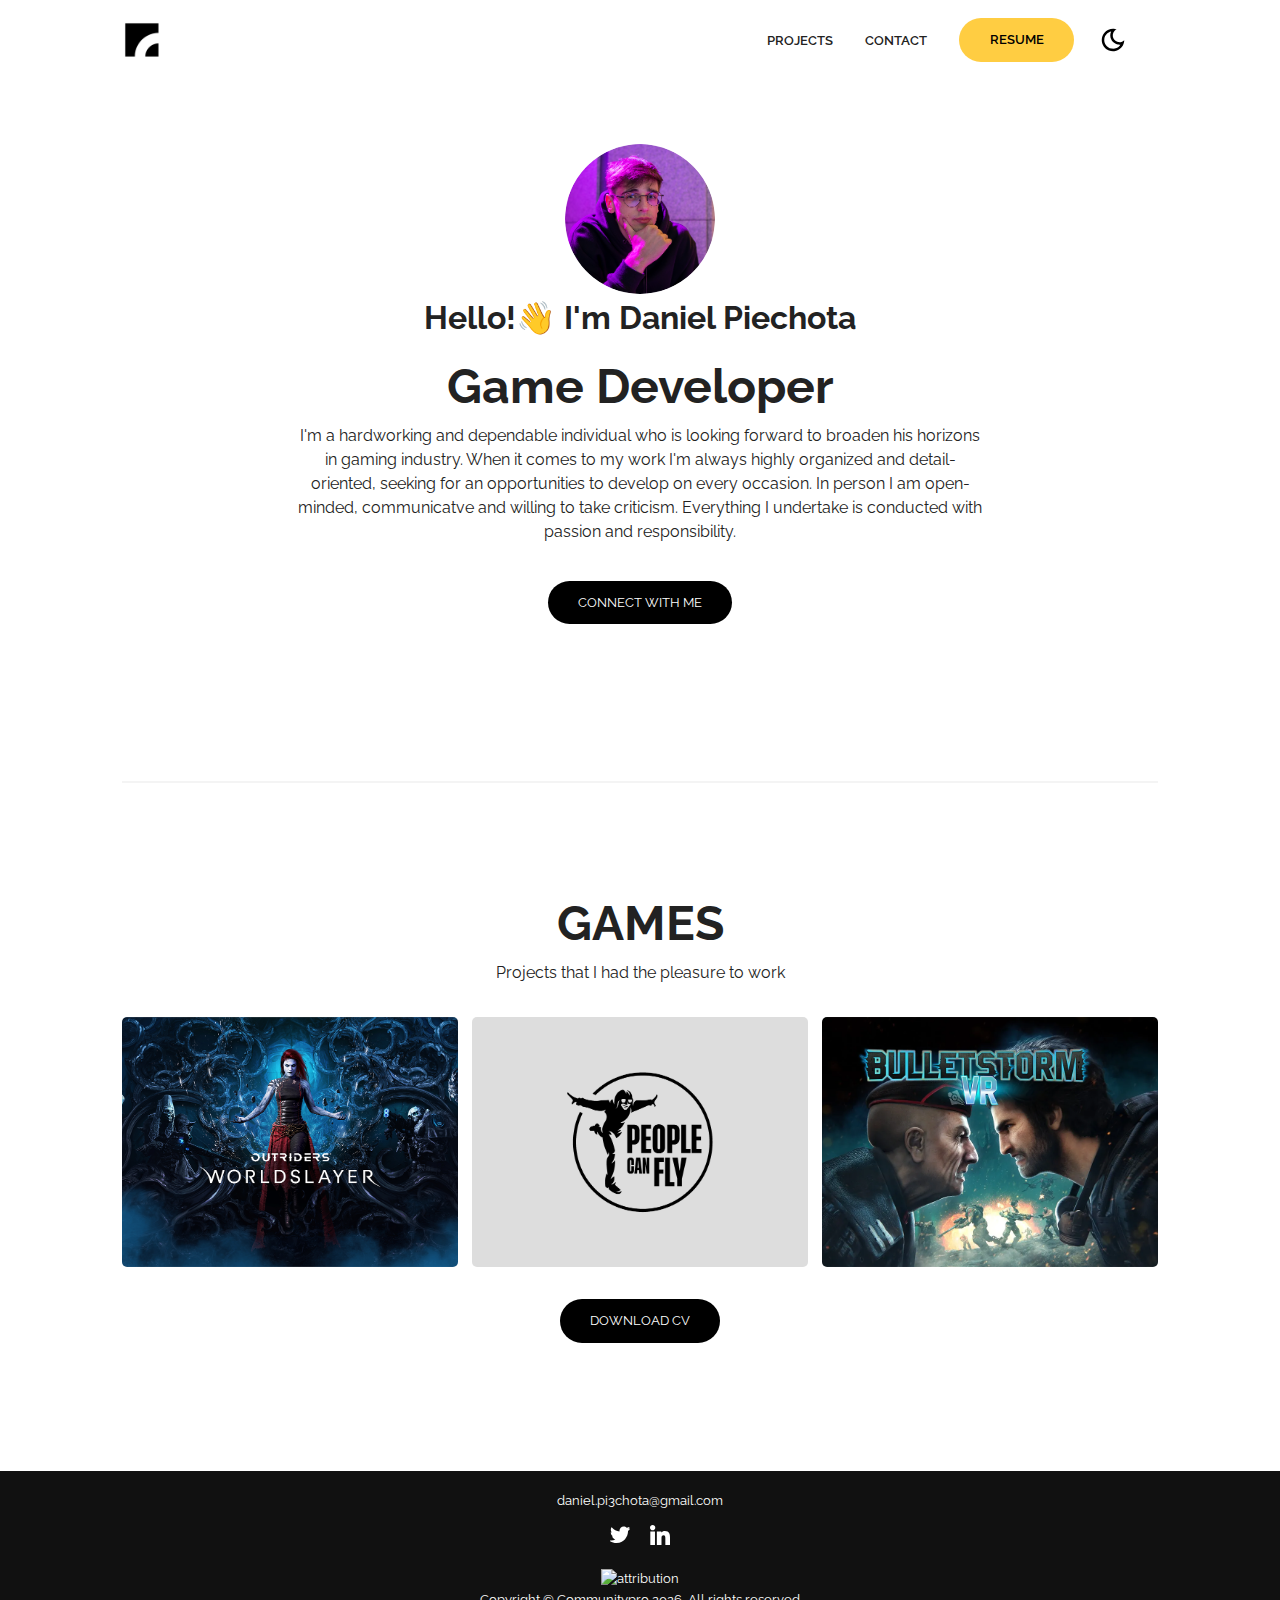
==== index.html @ 61fd1ce9 "Add files via upload" ====
<!DOCTYPE html>
<html lang="en">
  <head>
    <meta charset="UTF-8" />
    <meta http-equiv="X-UA-Compatible" content="IE=edge" />
    <meta name="viewport" content="width=device-width, initial-scale=1.0" />
    <!-- Primary Meta Tags -->
    <title>Daniel Piechota - Game Dev</title>
    <meta name="title" content="Portfolio Template - Open source" />
    <meta
      name="description"
      content="Build or customize your portfolio website using this super easy template. Free to use if you are a member of the community or a contributor to this project"
    />

    <!-- Open Graph / Facebook -->
    <meta property="og:type" content="website" />
    <meta
      property="og:url"
      content="https://github.com/CommunityPro/portfolio-html"
    />
    <meta property="og:title" content="Portfolio Template - Open source" />
    <meta
      property="og:description"
      content="Build or customize your portfolio website using this super easy template. Free to use if you are a member of the community or a contributor to this project"
    />
    <meta
      property="og:image"
      content="https://user-images.githubusercontent.com/62628408/150613011-b78a7f5a-0af1-4312-aab0-0022e7258693.png"
    />

    <!-- Twitter -->
    <meta property="twitter:card" content="summary_large_image" />
    <meta
      property="twitter:url"
      content="https://github.com/CommunityPro/portfolio-html"
    />
    <meta property="twitter:title" content="Portfolio Template - Open source" />
    <meta
      property="twitter:description"
      content="Build or customize your portfolio website using this super easy template. Free to use if you are a member of the community or a contributor to this project"
    />
    <meta
      property="twitter:image"
      content="https://user-images.githubusercontent.com/62628408/150613011-b78a7f5a-0af1-4312-aab0-0022e7258693.png"
    />

    <!-- Link -->
    <link
      rel="apple-touch-icon"
      sizes="180x180"
      href="assets/favicon/apple-touch-icon.png"
    />
    <link
      rel="icon"
      type="image/png"
      sizes="16x16"
      href="/assets/favicon/favicon-16x16.png"
    />
    <link
      rel="icon"
      type="image/png"
      sizes="32x32"
      href="assets/favicon/favicon-32x32.png"
    />
    <link
      rel="icon"
      type="image/png"
      sizes="192x192"
      href="assets/favicon/android-chrome-192x192.png"
    />
    <link
      rel="icon"
      type="image/png"
      sizes="512x512"
      href="assets/favicon/android-chrome-512x512.png"
    />
    <link rel="icon" type="image/x-icon" href="assets/favicon/favicon.ico" />
    <link rel="manifest" href="assets/favicon/site.webmanifest" />
    <link
      rel="stylesheet"
      href="https://use.fontawesome.com/releases/v5.15.4/css/all.css"
      integrity="sha384-DyZ88mC6Up2uqS4h/KRgHuoeGwBcD4Ng9SiP4dIRy0EXTlnuz47vAwmeGwVChigm"
      crossorigin="anonymous"
    />
    <link rel="stylesheet" href="css/style.css" />
    <link rel="stylesheet" href="css/utilities.css" />
  </head>
  <body>
    <header id="hero">
      <!-- Navbar -->
      <nav class="navbar">
        <div class="container">
          <!-- Logo -->
          <h1 id="logo">
            <a href="https://github.com/CommunityPro/portfolio-html"
              ><img src="./assets/logo.png" alt="Your Logo"
            /></a>
          </h1>
          <!-- Navbar links -->
          <ul class="nav-menu">
            <li><a class="nav-link" href="#projects">PROJECTS</a></li>
            <li><a class="nav-link" target="_blank" href="https://www.linkedin.com/in/danielpiechota/">CONTACT</a></li>
            <li>
              <a
                class="nav-link btn btn-primary"
                href="https://github.com/CommunityPro/portfolio-html"
                >RESUME <i class="fas fa-cloud-download-alt"></i
              ></a>
            </li>

            <!-- Toggle switch -->
            <div class="theme-switch">
              <input type="checkbox" id="switch" />
              <label class="toggle-icons" for="switch">
                <img class="moon" src="assets/moon.svg" />
                <img class="sun" src="assets/sun.svg" />
              </label>
            </div>
            <!-- Hamburger menu -->
          </ul>
          <div class="hamburger">
            <span class="bar"></span>
            <span class="bar"></span>
            <span class="bar"></span>
          </div>
        </div>
      </nav>

      <section class="header-container">
        <img
          class="profile-image"
          src="assets/profile-image.svg"
          alt=""
        />
        <h1>Hello!👋 I'm Daniel Piechota</h1>

        <div class="content-text">
          <h2>Game Developer</h2>
          <h2></h2>

          <p>

           I'm a hardworking and dependable individual who is looking forward to broaden his horizons in gaming industry. 
           When it comes to my work I'm always highly organized and detail-oriented, seeking for an opportunities to develop on every occasion.

In person I am open-minded, communicatve and willing to take criticism. Everything I undertake is conducted with passion and responsibility.
          </p>
        </div>
        <a
          href="https://www.linkedin.com/in/danielpiechota/"
          class="btn btn-secondary"
          target="_blank"
          >Connect With Me  <i class="fas fa-solid fa-globe"></i>
          </a>
      </section>
    </header>

    <!-- Projects -->
    <section id="projects" class="project-container container">
      <div class="division"></div>
      <div class="content-text">
        <h2>GAMES</h2>
        <p>Projects that I had the pleasure to work </p>
      </div>

      <article class="project">
        <!-- Project 1 -->
        <div href="https://peoplecanfly.com/worldslayer-out-now" class="card">
          <div class="project-info">
            <div class="project-bio">
              <h3>Outriders - Worldslayer DLC</h3>
              <p>Junior Balance Tester</p>
            </div>

            <div class="project-link">
              <a href="https://peoplecanfly.com/worldslayer-out-now" target="_blank"><i class="fas fa-globe"></i></a>
            </div>
          </div>
        </div>

        <!-- Project 2 -->
        <div href="https://peoplecanfly.com/wp-content/uploads/2022/11/20221127-3q-ang-v1-1.pdf" class="card">
          <div class="project-info">
            <div class="project-bio">
              <h3>Gemini - Unannounced Project</h3>
              <p>DevQA Specialist</p>
            </div>

            <div class="project-link">
              <a href="https://peoplecanfly.com/wp-content/uploads/2022/11/20221127-3q-ang-v1-1.pdf" target="_blank"><i class="fas fa-globe"></i></a>
            </div>
          </div>
        </div>

        <!-- Project 3 -->
        <div href="https://peoplecanfly.com/bulletstorm-vr/" class="card">
          <div class="project-info">
            <div class="project-bio">
              <h3>Bulletstorm VR</h3>
              <p>Delegated from PCF</p>
            </div>

            <div class="project-link">
              <a href="https://peoplecanfly.com/bulletstorm-vr/" target="_blank"><i class="fas fa-globe"></i></a>
            </div>
          </div>
        </div>
      </article>

      <a href="#" class="btn btn-secondary"
        target="_blank" >DOWNLOAD CV  <i class="fas fa-cloud-download-alt"></i
      ></a>
    </section>

    <footer id="footer">
      <div class="container">
        <a href="mailto:daniel.pi3chota@gmail.com">daniel.pi3chota@gmail.com</a>
        <!-- Social links -->
        <div class="social">
          <a href="https://twitter.com/JelliedCorn" target="_blank"><img src="./assets/twitter-icon.svg" alt="Twitter" /></a>
          <a href="https://www.linkedin.com/in/danielpiechota/" target="_blank"
            ><img src="./assets/linkedin-icon.svg" alt="Linkedin"
          /></a>
        </div>
        <!-- Attribution -->
        <div class="attribution">
          <a
            href="https://github.com/CommunityPro/portfolio-html"
            target="_blank"
            rel="noopener noreferrer"
          >
            <img
              src="https://user-images.githubusercontent.com/62628408/157202263-9174da24-b19a-4017-9b7c-a1d26ae8f014.svg"
              alt="attribution"
              width="150px"
            />
          </a>
        </div>
        <p>Copyright &copy; Communitypro <span id="datee"></span>, All rights reserved</p>
      </div>
    </footer>
    <script src="js/script.js"></script>
  </body>
</html>
---- css/style.css ----
/* This is the required project styling. Will contain essential CSS styles like:
   * Flex property
   * Grid layout
   * Cards and sections
*/

@import url(https://fonts.googleapis.com/css?family=Raleway:100,200,300,regular,500,600,700,800,900,100italic,200italic,300italic,italic,500italic,600italic,700italic,800italic,900italic);

/* variables */
:root {
  /* Colors */
  --primary-color: #ffcd42;
  --secondary-color: #ffd35c;
  --bg-primary: #ffffff;
  --text-color: #222222;
  --text-color-two: #ffffff;
  --bg-secondary: #000000;
  --card-background: #f4f4f4;
  --bg-secondary-two: #111111;

  --shadow: 0 10px 40px rgba(0, 0, 0, 0.2);

  /* Font Weight */
  --weight-small: 400;
  --weight-semibold: 600;
  --weight-bold: 800;

  /* Max width */
  --width-small: 600px;
  --width-medium: 1100px;
  --width-large: 1300px;
}

[data-theme="dark"] {
  --primary-color: #ffcd42;
  --secondary-color: #ffd35c;
  --bg-primary: #000000;
  --text-color: #ffffff;
  --text-color-two: #222222;
  --bg-secondary: #ffffff;
  --card-background: #111111;
  --bg-secondary-two: #f4f4f4;
  --shadow: 0 2px 10px rgba(95, 95, 95, 0.2);
}

html {
  font-size: 100%;
  scroll-behavior: smooth;
}

/* Reset default styling */
* {
  margin: 0;
  padding: 0;
  box-sizing: border-box;
}

ul {
  list-style: none;
}

a {
  text-decoration: none;
  color: var(--text-color);
}

/* Main styling */
body {
  background: var(--bg-primary);
  color: var(--text-color);
  font-family: "Raleway", sans-serif;
  line-height: 1.5;
}

/* Navbar */
.navbar {
  position: fixed;
  top: 0;
  left: 0;
  right: 0;
  z-index: 20;
  background: var(--bg-primary);
}

.navbar .container {
  display: flex;
  align-items: center;
  justify-content: space-between;
  z-index: 20;
  height: 80px;
  width: 100%;
}

.navbar .nav-menu {
  display: flex;
  align-items: center;
  background: var(--bg-primary);
}

.navbar .nav-link {
  margin: 0 1rem;
  font-size: 0.8rem;
  font-weight: var(--weight-semibold);
}

.navbar #logo img {
  display: block;
  width: 40px;
}

.navbar .btn {
  margin-right: 1.5rem;
}

.fas.fa-arrow-right {
  margin-left: 0.5rem;
  font-size: 0.9rem;
}

/* hamburger */
.hamburger {
  margin-bottom: 0.1rem;
  display: none;
}

.bar {
  display: block;
  width: 23px;
  height: 3px;
  margin: 4px auto;
  transition: all 0.3s ease-in-out;
  border-radius: 30px;
  background-color: var(--bg-secondary);
}

/* Hero section */
#hero {
  display: flex;
  flex-direction: column;
  height: 100%;
}

.profile-image {
  width: 150px;
  border-radius: 50%;
  animation: bounce 1s infinite alternate;
}

@keyframes bounce {
  from {
    transform: translateY(0px);
  }

  to {
    transform: translateY(-10px);
  }
}

.division {
  width: 100%;
  height: 2px;
  background-color: var(--card-background);
  margin: 5.5rem 0;
}
/* Projects */
#projects {
  display: flex;
  flex-direction: column;
  margin: 2rem auto 5rem;
}

#projects .btn {
  align-self: center;
  margin: 2rem 0;
}

.project {
  display: grid;
  grid-template-columns: repeat(3, 1fr);
  grid-auto-rows: minmax(250px, auto);
  grid-gap: 0.9rem;
}

.card .project-bio p {
  font-size: 0.83rem;
}

.card .project-bio h3 {
  font-size: 0.9rem;
}

.project-info {
  display: flex;
  justify-content: space-between;
  opacity: 0;
  position: relative;
  transition: 0.5s ease-in-out;
}

.project-bio {
  display: flex;
  flex-direction: column;
  justify-content: flex-end;
  position: relative;
  top: 160px;
  left: 10px;
}

/* Footer */
#footer {
  background: #111111;
}

#footer .container {
  display: flex;
  flex-direction: column;
  align-items: center;
  justify-content: center;
  color: #ffffff;
  min-height: 160px;
  text-align: center;
}

#footer a {
  font-size: 0.8rem;
  color: #fff;
}

#footer a:hover {
  opacity: 0.6;
}

#footer .social {
  margin: 0.9rem 0;
}

#footer .social img {
  width: 20px;
  height: 20px;
}

#footer .social a {
  margin: 0 0.5rem;
}

#footer p {
  font-size: 0.8rem;
}

/* Responsiveness */

@media (max-width: 1000px) {
  .project {
    display: grid;
    grid-template-columns: repeat(2, 1fr);
  }
}

@media (max-width: 768px) {
}

@media (max-width: 670px) {
  .navbar .nav-menu {
    position: fixed;
    right: -100vw;
    top: 4.5rem;
    flex-direction: column;
    width: calc(80% - 10px);
    transition: 0.3s;
    box-shadow: var(--shadow);
    padding: 2rem;
    border-radius: 5px;
    align-items: flex-start;
  }

  .navbar .btn {
    margin: 0;
    margin-top: 1rem;
  }

  .nav-menu.active {
    right: 20px;
  }

  .nav-menu .nav-link {
    font-size: 0.9rem;
    margin: 0 0.2rem;
  }

  .nav-menu li {
    margin-bottom: 0.5rem;
    width: 100%;
  }

  .nav-menu .btn {
    width: 100%;
    text-align: center;
    margin-top: 0.5rem;
  }

  .hamburger {
    display: block;
    cursor: pointer;
    padding: 0.2rem 0.4rem;
  }

  .hamburger.active {
    border: 1px dotted gray;
  }

  .hamburger.active .bar:nth-child(2) {
    opacity: 0;
  }

  .hamburger.active .bar:nth-child(1) {
    transform: translateY(6px) rotate(45deg);
  }

  .hamburger.active .bar:nth-child(3) {
    transform: translateY(-8px) rotate(-45deg);
  }
}

@media (max-width: 600px) {
  .project {
    display: grid;
    grid-template-columns: 1fr;
  }

  .header-container .btn {
    border-radius: 5px;
    width: 80%;
  }
}
---- css/utilities.css ----
/* ?This is where reusable styling of this template will be. 
   !Will contain things like:
   * Button styling
   * Background color styling
   * padding and margin
*/

.container {
  max-width: var(--width-medium);
  margin: 0 auto;
  padding: 1rem 2rem;
}

h1::selection,
h2::selection {
  color: #111;
  background: var(--primary-color);
}

/* Buttons */
.btn {
  display: inline-block;
  padding: 0.75rem 1.9rem;
  border-radius: 30px;
  text-transform: uppercase;
  font-size: 0.82rem;
  transition: 0.3s;
}

.btn-primary {
  background: var(--primary-color);
  color: #000000;
}

.btn-secondary {
  margin: 5px 0;
  background-color: var(--bg-secondary);
  color: var(--bg-primary);
}

/* add hover to resume button */
.btn-primary:hover {
  background: var(--secondary-color);
}

/* Dark mode toggle */
#switch {
  display: none;
}

.toggle-icons {
  display: flex;
  justify-content: space-between;
  align-items: center;
  cursor: pointer;
}

.toggle-icons > img {
  transition: 0.6s cubic-bezier(0.23, 1, 0.32, 1);
  width: 30px;
}

.moon {
  transform: rotate(10deg);
}

#switch:checked + .toggle-icons .moon {
  transform: rotate(250deg);
}

#switch:checked + .toggle-icons .sun {
  transform: rotate(100deg);
}

/* Header Container */
.header-container {
  display: flex;
  flex-direction: column;
  align-items: center;
  justify-content: center;
  margin-top: 8rem;
  padding: 1rem;
}

.header-container > div {
  margin-top: 1rem;
}

.content-text {
  text-align: center;
  margin: 1.5rem 0;
}

.content-text h2 {
  font-size: 3rem;
  line-height: 1.2;
  transition: 0.2s ease-in-out;
}

.content-text p {
  padding: 0.5rem;
  margin: 0 auto;
  max-width: 700px;
}

/* Project cards */
.card {
  padding: 1rem;
  background: var(--card-background);
  color: #ffffff;
  border-radius: 5px;
  transition: 0.4s ease-in-out;
  cursor: pointer;
}

.card a {
  color: #ffffff;
  transition: 0.25s ease-in-out;
  font-size: 1.1rem;
  margin-right: 0.3rem;
}

.card a:hover {
  color: var(--primary-color);
}

.card:hover {
  box-shadow: inset 0 100px 1000px 10px rgba(0, 0, 0, 0.8);
}

.card:hover .project-info {
  opacity: 1;
}

/* Project Images */

/* project 1 */
.card:nth-child(1) {
  background: url(../assets/project/project-one.png) center center/cover;
}

/* Project 2 */
.card:nth-child(2) {
  background: url(../assets/project/project-two.png) center center/cover;
}

/* Project 3 */
.card:nth-child(3) {
  background: url(../assets/project/project-three.png) center center/cover;
}

/* Project 4 */
.card:nth-child(4) {
  background: url(../assets/project/project-four.png) center center/cover;
}

/* Project 5 */
.card:nth-child(5) {
  background: url(../assets/project/project-five.png) center center/cover;
}

/* Project 6 */
.card:nth-child(6) {
  background: url(../assets/project/project-six.png) center center/cover;
}

/* Media Queries */
@media (max-width: 768px) {
  .header-container {
    margin-top: 7rem;
    text-align: center;
  }

  .content-text h2 {
    font-size: 2.5rem;
  }
}
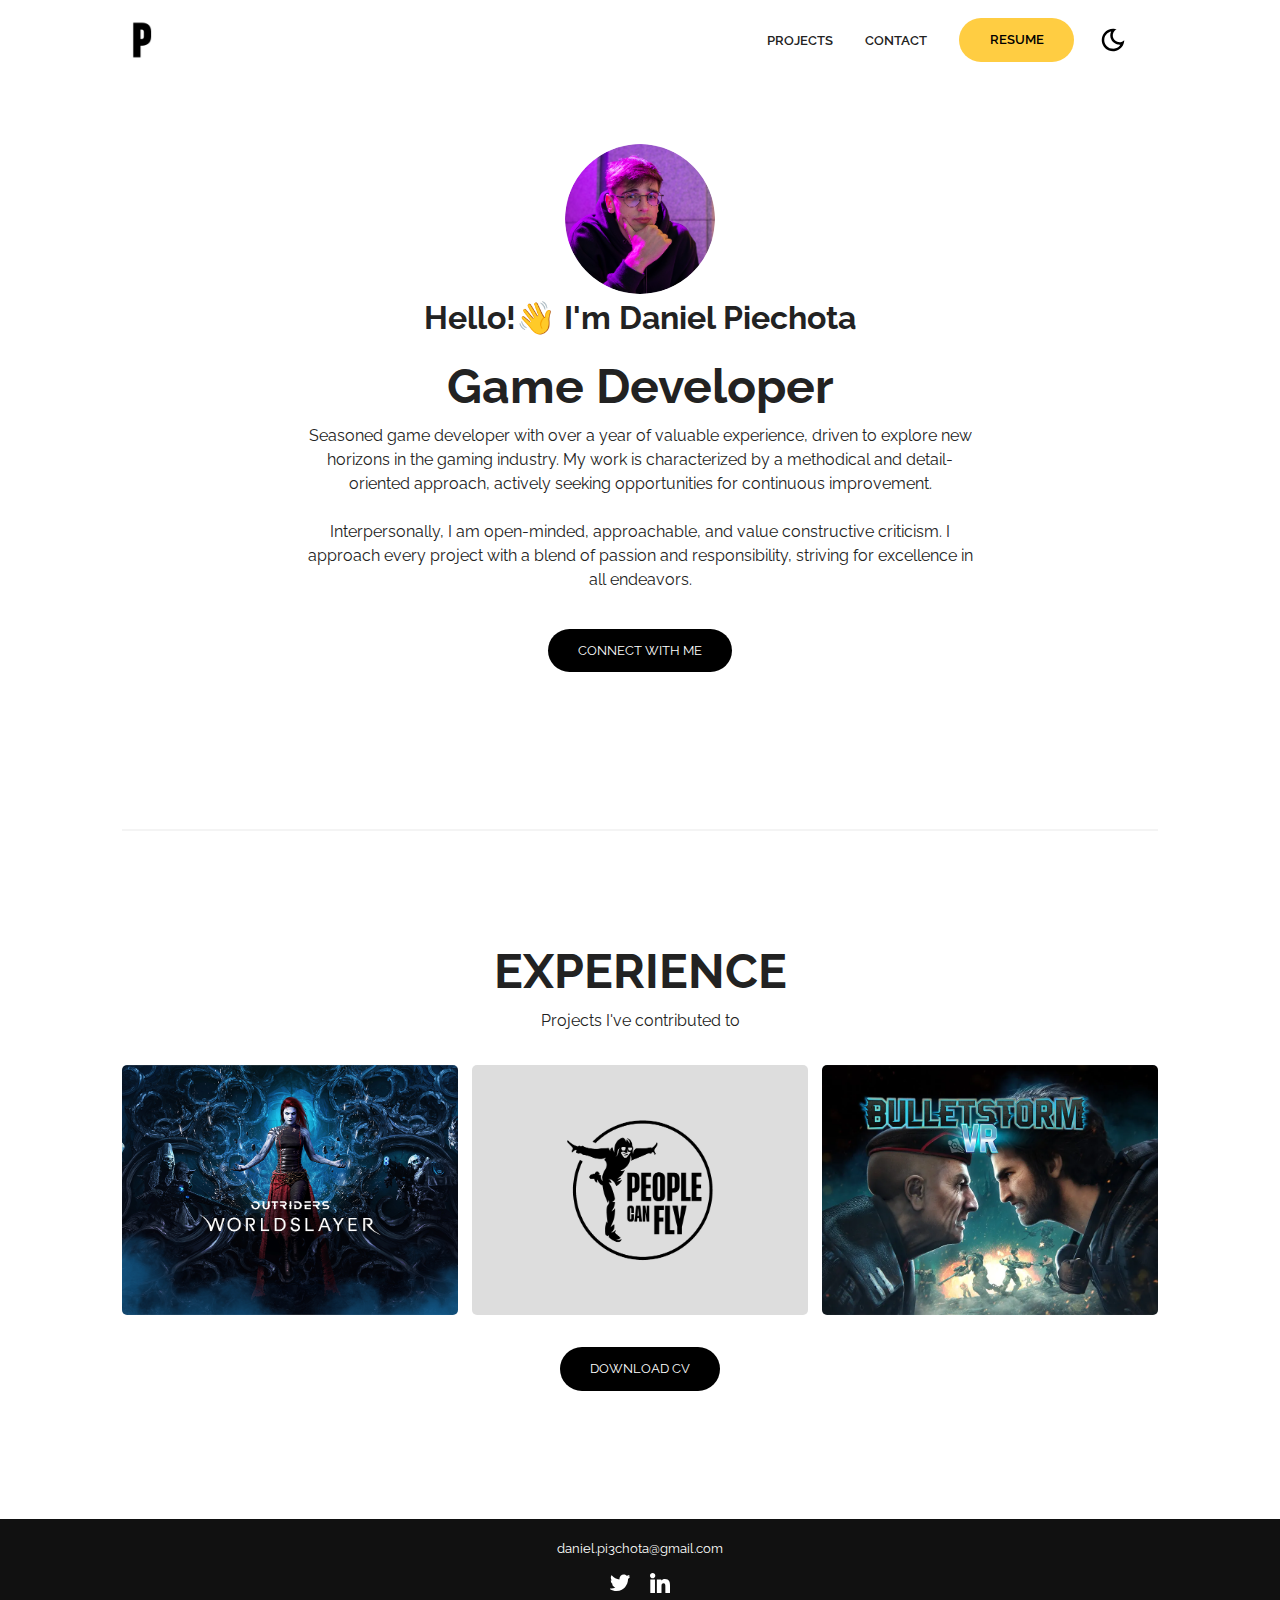
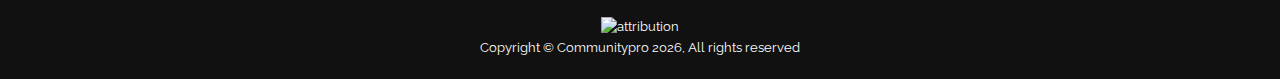
==== commit 58593d2b: "Add files via upload" ====
--- a/index.html
+++ b/index.html
@@ -5,23 +5,23 @@
     <meta http-equiv="X-UA-Compatible" content="IE=edge" />
     <meta name="viewport" content="width=device-width, initial-scale=1.0" />
     <!-- Primary Meta Tags -->
-    <title>Daniel Piechota - Game Dev</title>
-    <meta name="title" content="Portfolio Template - Open source" />
+    <title>Daniel Piechota Portfolio</title>
+    <meta name="title" content="Daniel Piechota Portfolio" />
     <meta
       name="description"
-      content="Build or customize your portfolio website using this super easy template. Free to use if you are a member of the community or a contributor to this project"
+      content="Seasoned game developer with over a year of valuable experience, driven to explore new horizons in the gaming industry"
     />
 
     <!-- Open Graph / Facebook -->
     <meta property="og:type" content="website" />
     <meta
       property="og:url"
-      content="https://github.com/CommunityPro/portfolio-html"
+      content="http://piechotadaniel.com"
     />
     <meta property="og:title" content="Portfolio Template - Open source" />
     <meta
       property="og:description"
-      content="Build or customize your portfolio website using this super easy template. Free to use if you are a member of the community or a contributor to this project"
+      content="Seasoned game developer with over a year of valuable experience, driven to explore new horizons in the gaming industry"
     />
     <meta
       property="og:image"
@@ -32,12 +32,12 @@
     <meta property="twitter:card" content="summary_large_image" />
     <meta
       property="twitter:url"
-      content="https://github.com/CommunityPro/portfolio-html"
+      content="http://piechotadaniel.com"
     />
     <meta property="twitter:title" content="Portfolio Template - Open source" />
     <meta
       property="twitter:description"
-      content="Build or customize your portfolio website using this super easy template. Free to use if you are a member of the community or a contributor to this project"
+      content="Seasoned game developer with over a year of valuable experience, driven to explore new horizons in the gaming industry"
     />
     <meta
       property="twitter:image"
@@ -92,7 +92,7 @@
         <div class="container">
           <!-- Logo -->
           <h1 id="logo">
-            <a href="https://github.com/CommunityPro/portfolio-html"
+            <a href="http://piechotadaniel.com"
               ><img src="./assets/logo.png" alt="Your Logo"
             /></a>
           </h1>
@@ -103,7 +103,7 @@
             <li>
               <a
                 class="nav-link btn btn-primary"
-                href="https://github.com/CommunityPro/portfolio-html"
+                href="http://piechotadaniel.com"
                 >RESUME <i class="fas fa-cloud-download-alt"></i
               ></a>
             </li>
@@ -140,10 +140,12 @@
 
           <p>
 
-           I'm a hardworking and dependable individual who is looking forward to broaden his horizons in gaming industry. 
-           When it comes to my work I'm always highly organized and detail-oriented, seeking for an opportunities to develop on every occasion.
-
-In person I am open-minded, communicatve and willing to take criticism. Everything I undertake is conducted with passion and responsibility.
+            Seasoned game developer with over a year of valuable experience, driven to explore new horizons in the gaming industry. 
+            My work is characterized by a methodical and detail-oriented approach, actively seeking opportunities for continuous improvement.
+<br>
+<br>
+            Interpersonally, I am open-minded, approachable, and value constructive criticism. 
+            I approach every project with a blend of passion and responsibility, striving for excellence in all endeavors.
           </p>
         </div>
         <a
@@ -159,8 +161,8 @@
     <section id="projects" class="project-container container">
       <div class="division"></div>
       <div class="content-text">
-        <h2>GAMES</h2>
-        <p>Projects that I had the pleasure to work </p>
+        <h2>EXPERIENCE</h2>
+        <p>Projects I've contributed to</p>
       </div>
 
       <article class="project">
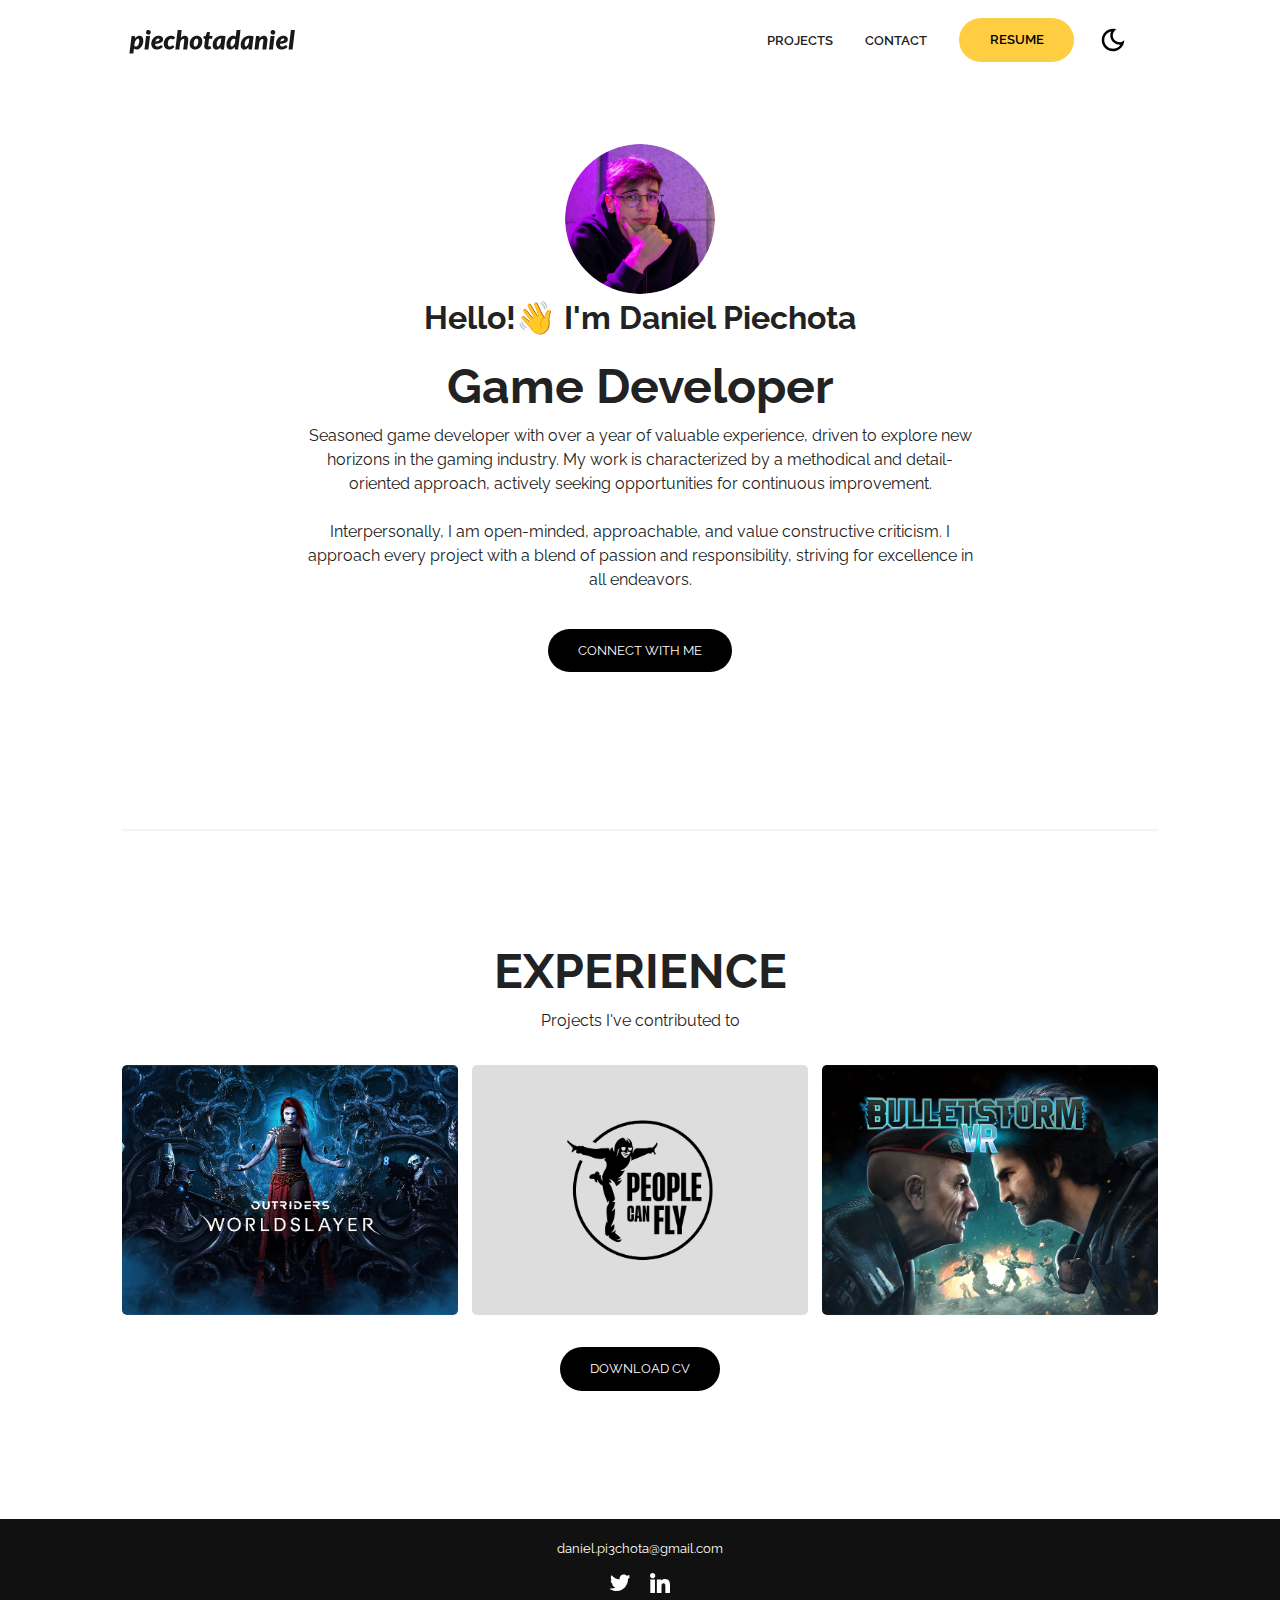
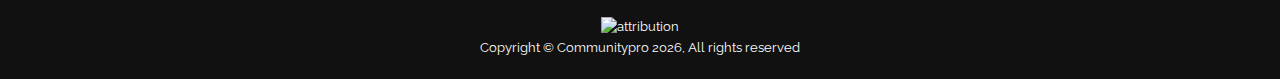
==== commit fbaf4021: "Add files via upload" ====
--- a/index.html
+++ b/index.html
@@ -93,7 +93,7 @@
           <!-- Logo -->
           <h1 id="logo">
             <a href="http://piechotadaniel.com"
-              ><img src="./assets/logo.png" alt="Your Logo"
+              ><img src="./assets/logo.png" alt="logo"
             /></a>
           </h1>
           <!-- Navbar links -->
@@ -103,7 +103,7 @@
             <li>
               <a
                 class="nav-link btn btn-primary"
-                href="http://piechotadaniel.com"
+                href="https://piechotadaniel.com/cv/DanielPiechota_CV.pdf"
                 >RESUME <i class="fas fa-cloud-download-alt"></i
               ></a>
             </li>
@@ -209,7 +209,7 @@
         </div>
       </article>
 
-      <a href="#" class="btn btn-secondary"
+      <a href="https://piechotadaniel.com/cv/DanielPiechota_CV.pdf" class="btn btn-secondary"
         target="_blank" >DOWNLOAD CV  <i class="fas fa-cloud-download-alt"></i
       ></a>
     </section>
--- a/css/style.css
+++ b/css/style.css
@@ -105,7 +105,7 @@
 
 .navbar #logo img {
   display: block;
-  width: 40px;
+
 }
 
 .navbar .btn {
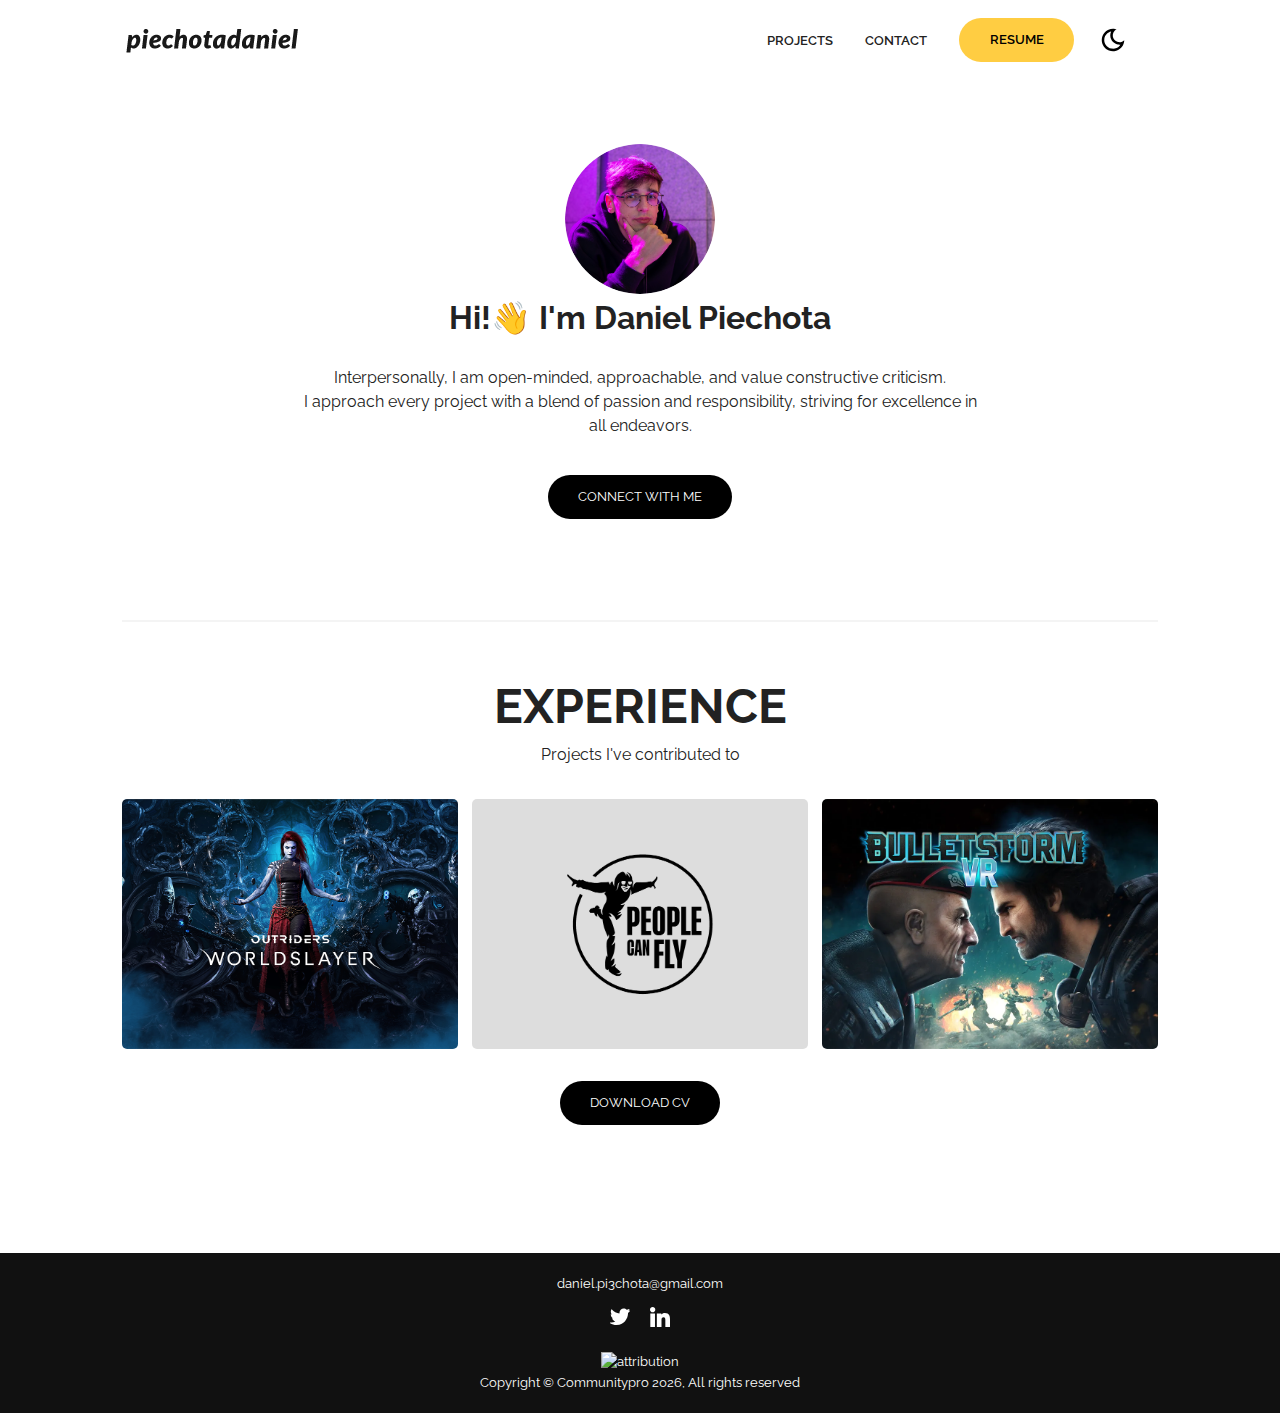
==== commit 0aa819d0: "Add files via upload" ====
--- a/index.html
+++ b/index.html
@@ -9,7 +9,7 @@
     <meta name="title" content="Daniel Piechota Portfolio" />
     <meta
       name="description"
-      content="Seasoned game developer with over a year of valuable experience, driven to explore new horizons in the gaming industry"
+      content="Striving for excellence in all endeavors."
     />
 
     <!-- Open Graph / Facebook -->
@@ -18,14 +18,14 @@
       property="og:url"
       content="http://piechotadaniel.com"
     />
-    <meta property="og:title" content="Portfolio Template - Open source" />
+    <meta property="og:title" content="Daniel Piechota Portfolio" />
     <meta
       property="og:description"
-      content="Seasoned game developer with over a year of valuable experience, driven to explore new horizons in the gaming industry"
+      content="Striving for excellence in all endeavors."
     />
     <meta
       property="og:image"
-      content="https://user-images.githubusercontent.com/62628408/150613011-b78a7f5a-0af1-4312-aab0-0022e7258693.png"
+      content="/assets/background.png"
     />
 
     <!-- Twitter -->
@@ -34,14 +34,14 @@
       property="twitter:url"
       content="http://piechotadaniel.com"
     />
-    <meta property="twitter:title" content="Portfolio Template - Open source" />
+    <meta property="twitter:title" content="Daniel Piechota Portfolio" />
     <meta
       property="twitter:description"
-      content="Seasoned game developer with over a year of valuable experience, driven to explore new horizons in the gaming industry"
+      content="Striving for excellence in all endeavors."
     />
     <meta
       property="twitter:image"
-      content="https://user-images.githubusercontent.com/62628408/150613011-b78a7f5a-0af1-4312-aab0-0022e7258693.png"
+      content="/assets/background.png"
     />
 
     <!-- Link -->
@@ -93,7 +93,7 @@
           <!-- Logo -->
           <h1 id="logo">
             <a href="http://piechotadaniel.com"
-              ><img src="./assets/logo.png" alt="logo"
+              ><img src="assets/logo.png" alt="logo"
             /></a>
           </h1>
           <!-- Navbar links -->
@@ -132,19 +132,10 @@
           src="assets/profile-image.svg"
           alt=""
         />
-        <h1>Hello!👋 I'm Daniel Piechota</h1>
-
+        <h1><font size="6">Hi!👋 I'm Daniel Piechota</font></h1>
         <div class="content-text">
-          <h2>Game Developer</h2>
-          <h2></h2>
-
           <p>
-
-            Seasoned game developer with over a year of valuable experience, driven to explore new horizons in the gaming industry. 
-            My work is characterized by a methodical and detail-oriented approach, actively seeking opportunities for continuous improvement.
-<br>
-<br>
-            Interpersonally, I am open-minded, approachable, and value constructive criticism. 
+            Interpersonally, I am open-minded, approachable, and value constructive criticism.<br> 
             I approach every project with a blend of passion and responsibility, striving for excellence in all endeavors.
           </p>
         </div>
--- a/css/style.css
+++ b/css/style.css
@@ -105,6 +105,7 @@
 
 .navbar #logo img {
   display: block;
+  image-rendering: auto;
 
 }
 
@@ -160,7 +161,7 @@
   width: 100%;
   height: 2px;
   background-color: var(--card-background);
-  margin: 5.5rem 0;
+  margin: 2rem 0;
 }
 /* Projects */
 #projects {
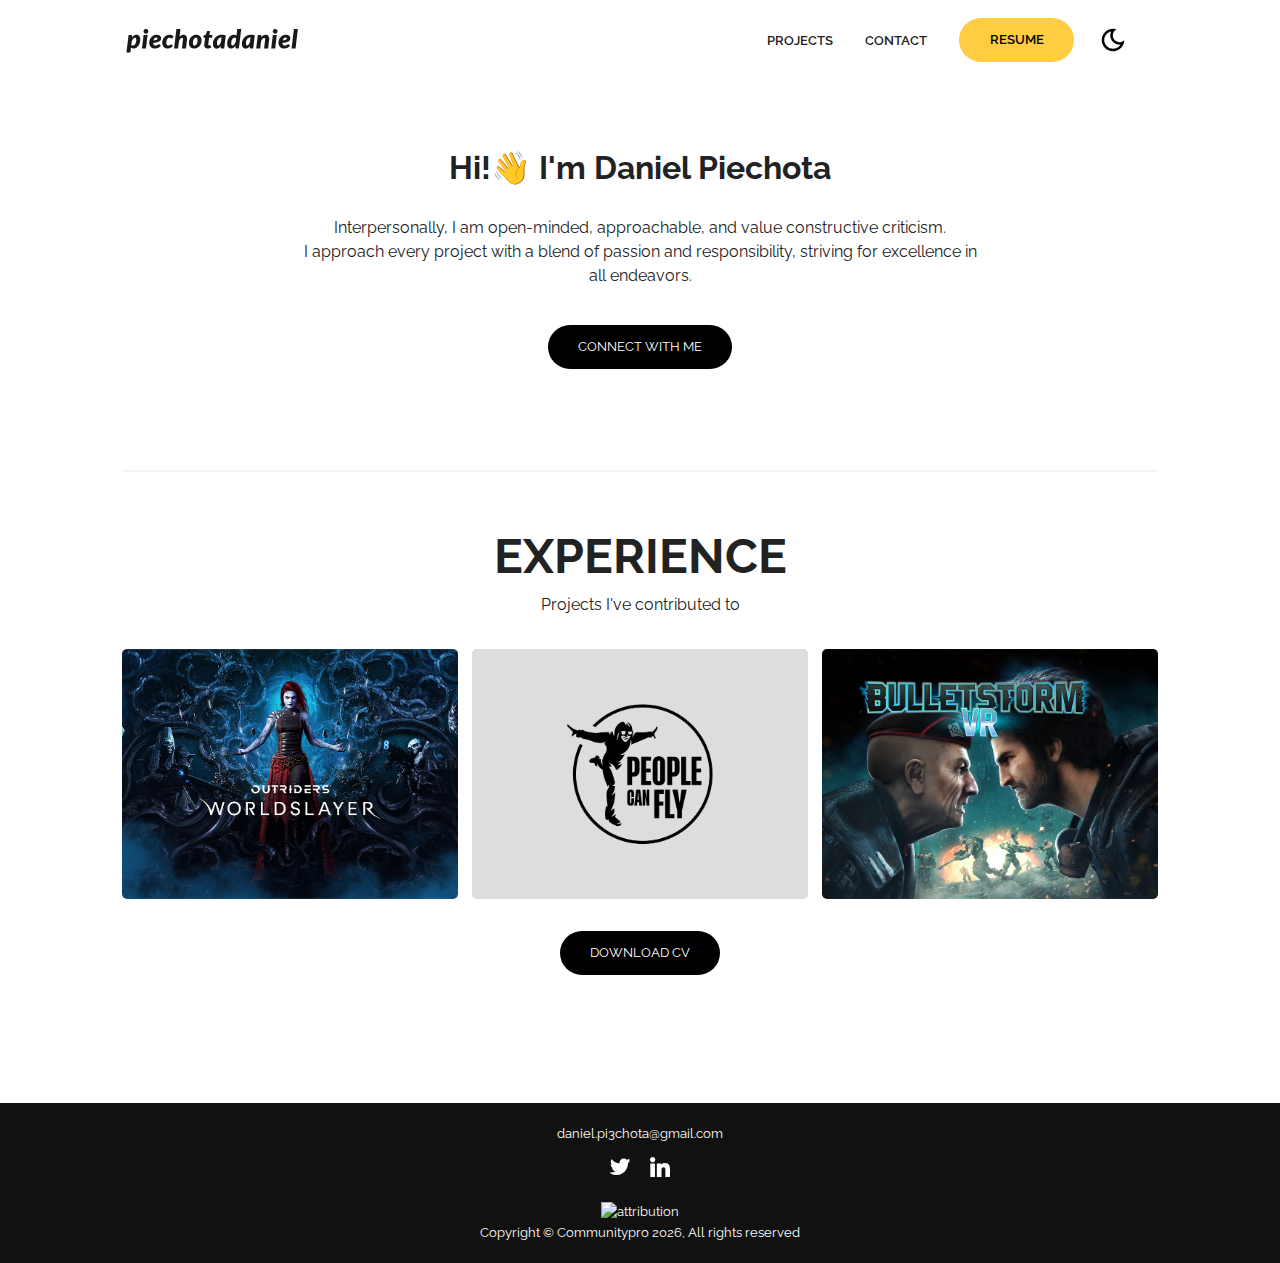
==== commit 2bdee2eb: "Add files via upload" ====
--- a/index.html
+++ b/index.html
@@ -127,9 +127,9 @@
       </nav>
 
       <section class="header-container">
-        <img
+        <image
           class="profile-image"
-          src="assets/profile-image.svg"
+          src="assets/profile-image.png"
           alt=""
         />
         <h1><font size="6">Hi!👋 I'm Daniel Piechota</font></h1>
--- a/css/style.css
+++ b/css/style.css
@@ -144,10 +144,10 @@
 .profile-image {
   width: 150px;
   border-radius: 50%;
-  animation: bounce 1s infinite alternate;
-}
-
-@keyframes bounce {
+  /*animation: bounce 1s infinite alternate; */
+}
+
+/*@keyframes bounce {
   from {
     transform: translateY(0px);
   }
@@ -155,7 +155,7 @@
   to {
     transform: translateY(-10px);
   }
-}
+}*/
 
 .division {
   width: 100%;
